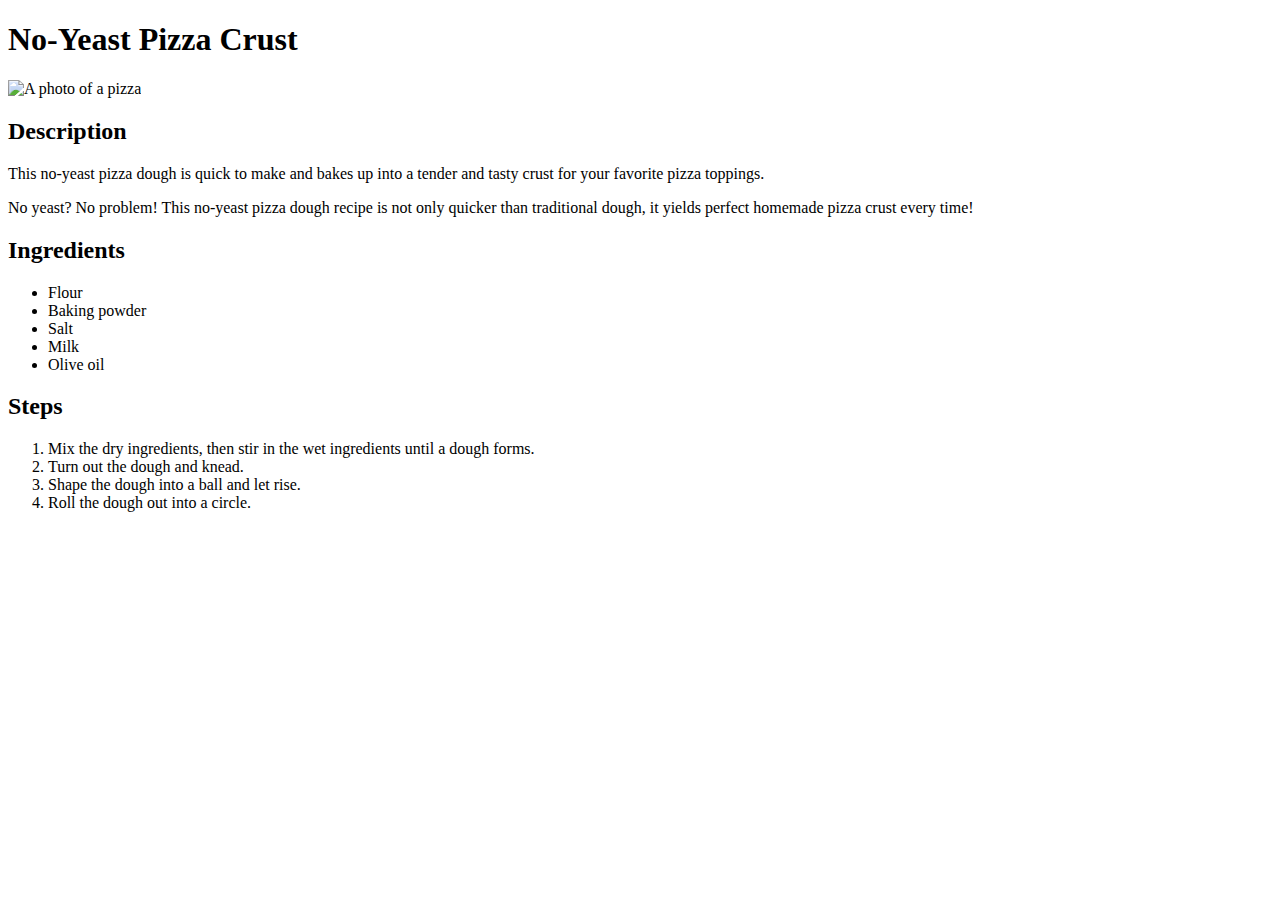
==== recipes/pizza.html @ c7806a69 "Add more pages for other recipes" ====
<!DOCTYPE html>
<html lang="en">
<head>
    <meta charset="UTF-8">
    <meta name="viewport" content="width=device-width, initial-scale=1.0">
    <title>No-Yeast Pizza Crust</title>
</head>
<body>
    <h1>No-Yeast Pizza Crust</h1>
   <img src="https://www.allrecipes.com/thmb/NxUeaOEDzD-O2OTm-7uaVvrJos4=/0x512/filters:no_upscale():max_bytes(150000):strip_icc():format(webp)/RM-244638-no-yeast-pizza-crust-ddmfs-3x4-1545-567c1292e77f467894830c7a92e0f2fe.jpg" alt="A photo of a pizza">
   
   <h2>Description</h2>
   <p>This no-yeast pizza dough is quick to make and bakes up into a tender and tasty crust for your favorite pizza toppings.</p>
   <p>No yeast? No problem! This no-yeast pizza dough recipe is not only quicker than traditional dough, it yields perfect homemade pizza crust every time!</p>

   <h2>Ingredients</h2>
   <ul>
       <li>Flour</li>
       <li>Baking powder</li>
       <li>Salt</li>
       <li>Milk</li>
       <li>Olive oil</li>
   </ul>

   <h2>Steps</h2>
   <ol>
    <li>Mix the dry ingredients, then stir in the wet ingredients until a dough forms.</li>
    <li>Turn out the dough and knead.</li>
    <li>Shape the dough into a ball and let rise.</li>
    <li>Roll the dough out into a circle. </li>
   </ol>
</body>
</html>
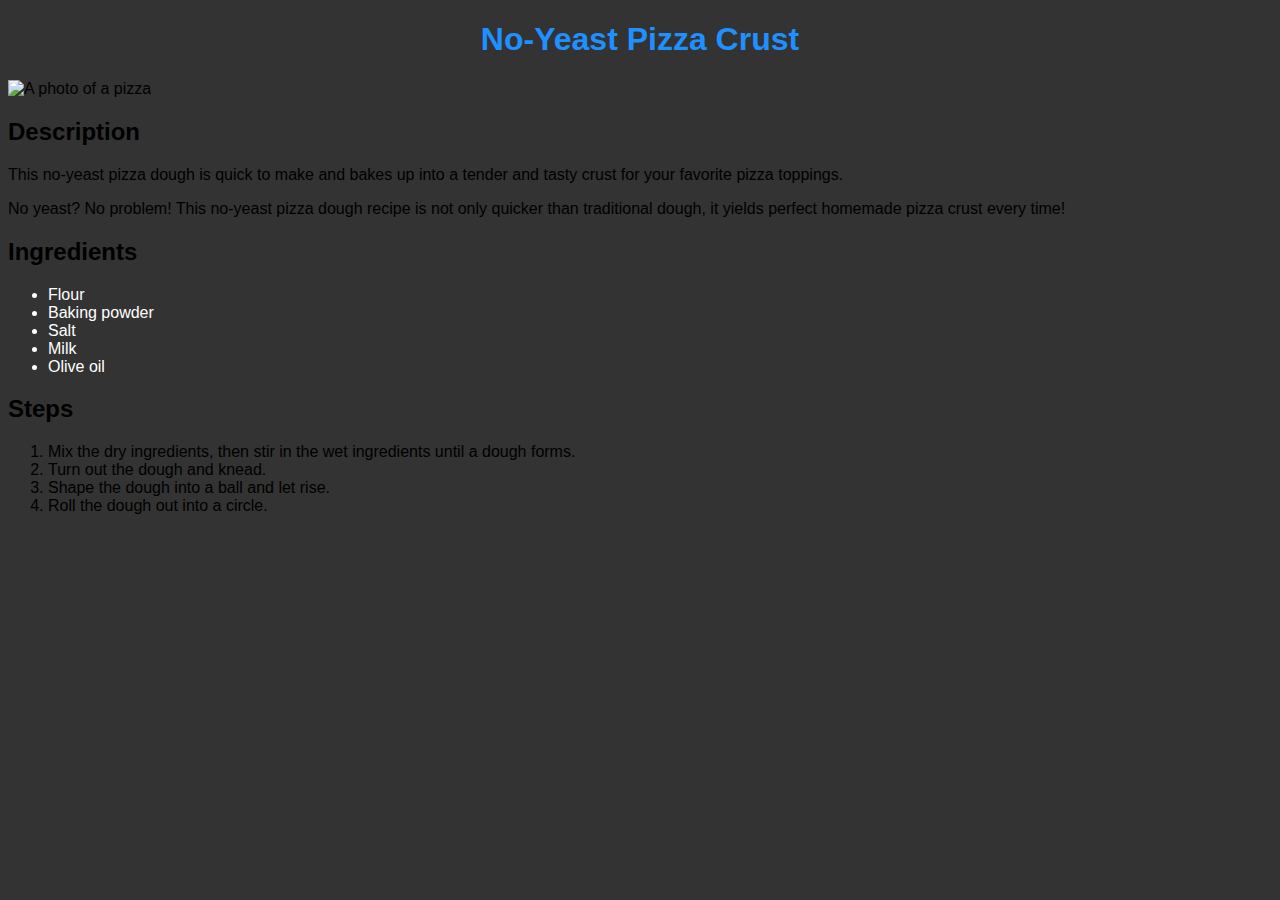
==== commit 27e64580: "Add basic CSS rules to index.html" ====
--- a/recipes/pizza.html
+++ b/recipes/pizza.html
@@ -4,6 +4,7 @@
     <meta charset="UTF-8">
     <meta name="viewport" content="width=device-width, initial-scale=1.0">
     <title>No-Yeast Pizza Crust</title>
+    <link rel="stylesheet" href="../style.css">
 </head>
 <body>
     <h1>No-Yeast Pizza Crust</h1>
--- a/style.css
+++ b/style.css
@@ -0,0 +1,18 @@
+body {
+    font-family: Arial, sans-serif;
+    background-color: #333;
+}
+
+h1 {
+    color: dodgerblue;
+    text-align: center;
+}
+
+ul li {
+    color: white;
+}
+
+ul a {
+    color: white;
+    font-size: 20px;
+}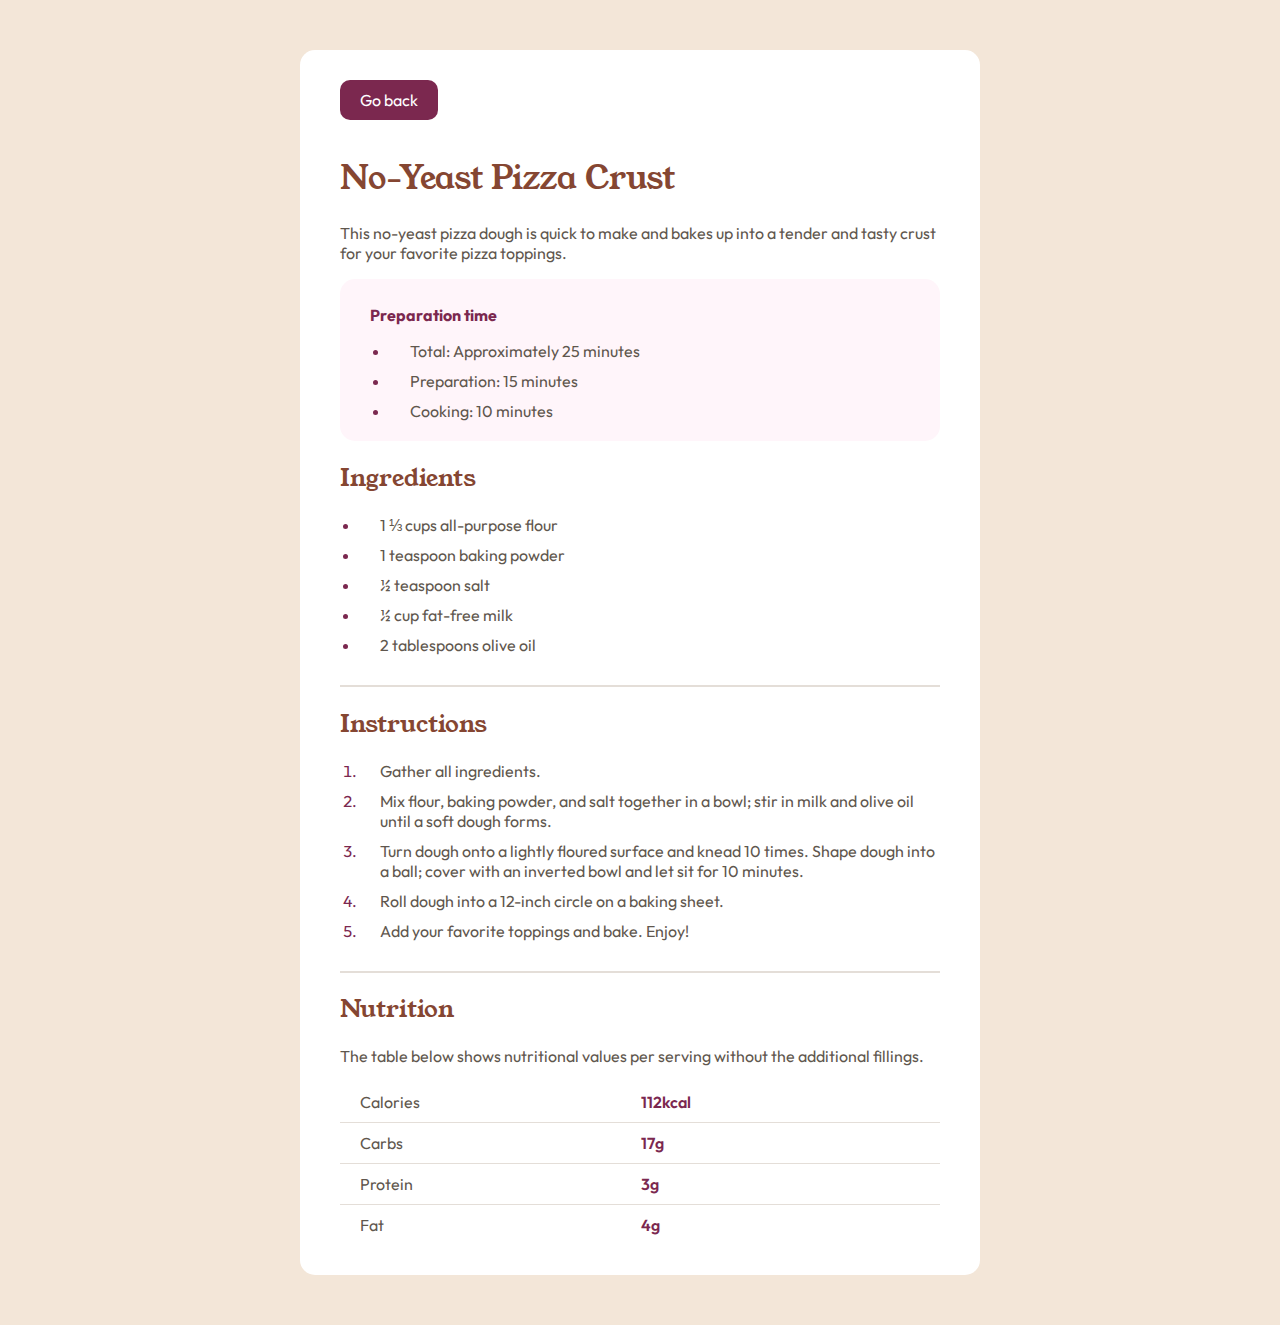
==== commit 58c30311: "Fix HTML structure and CSS layout" ====
--- a/recipes/pizza.html
+++ b/recipes/pizza.html
@@ -1,34 +1,96 @@
 <!DOCTYPE html>
 <html lang="en">
-<head>
-    <meta charset="UTF-8">
-    <meta name="viewport" content="width=device-width, initial-scale=1.0">
+  <head>
+    <meta charset="UTF-8" />
+    <meta name="viewport" content="width=device-width, initial-scale=1.0" />
     <title>No-Yeast Pizza Crust</title>
-    <link rel="stylesheet" href="../style.css">
-</head>
-<body>
-    <h1>No-Yeast Pizza Crust</h1>
-   <img src="https://www.allrecipes.com/thmb/NxUeaOEDzD-O2OTm-7uaVvrJos4=/0x512/filters:no_upscale():max_bytes(150000):strip_icc():format(webp)/RM-244638-no-yeast-pizza-crust-ddmfs-3x4-1545-567c1292e77f467894830c7a92e0f2fe.jpg" alt="A photo of a pizza">
-   
-   <h2>Description</h2>
-   <p>This no-yeast pizza dough is quick to make and bakes up into a tender and tasty crust for your favorite pizza toppings.</p>
-   <p>No yeast? No problem! This no-yeast pizza dough recipe is not only quicker than traditional dough, it yields perfect homemade pizza crust every time!</p>
+    <link
+      rel="icon"
+      type="image/png"
+      sizes="32x32"
+      href="./assets/images/favicon-32x32.png"
+    />
+    <link rel="stylesheet" href="../style.css" />
+  </head>
+  <body>
+    <div class="wrapper">
+      <a class="link return-link" href="../index.html">Go back</a>
 
-   <h2>Ingredients</h2>
-   <ul>
-       <li>Flour</li>
-       <li>Baking powder</li>
-       <li>Salt</li>
-       <li>Milk</li>
-       <li>Olive oil</li>
-   </ul>
+      <img
+        src="https://www.allrecipes.com/thmb/NxUeaOEDzD-O2OTm-7uaVvrJos4=/0x512/filters:no_upscale():max_bytes(150000):strip_icc():format(webp)/RM-244638-no-yeast-pizza-crust-ddmfs-3x4-1545-567c1292e77f467894830c7a92e0f2fe.jpg"
+        alt=""
+      />
+      <h1 class="heading">No-Yeast Pizza Crust</h1>
+      <p>
+        This no-yeast pizza dough is quick to make and bakes up into a tender
+        and tasty crust for your favorite pizza toppings.
+      </p>
 
-   <h2>Steps</h2>
-   <ol>
-    <li>Mix the dry ingredients, then stir in the wet ingredients until a dough forms.</li>
-    <li>Turn out the dough and knead.</li>
-    <li>Shape the dough into a ball and let rise.</li>
-    <li>Roll the dough out into a circle. </li>
-   </ol>
-</body>
-</html>+      <div class="preparation-box">
+        <p>Preparation time</p>
+        <ul class="indented-list">
+          <li><span>Total:</span> Approximately 25 minutes</li>
+          <li><span>Preparation:</span> 15 minutes</li>
+          <li><span>Cooking:</span> 10 minutes</li>
+        </ul>
+      </div>
+
+      <h2 class="heading">Ingredients</h2>
+
+      <ul class="indented-list">
+        <li>1 ⅓ cups all-purpose flour</li>
+        <li>1 teaspoon baking powder</li>
+        <li>½ teaspoon salt</li>
+        <li>½ cup fat-free milk</li>
+        <li>2 tablespoons olive oil</li>
+      </ul>
+
+      <hr />
+
+      <h2 class="heading">Instructions</h2>
+
+      <ol class="indented-list">
+        <li>Gather all ingredients.</li>
+        <li>
+          Mix flour, baking powder, and salt together in a bowl; stir in milk
+          and olive oil until a soft dough forms.
+        </li>
+        <li>
+          Turn dough onto a lightly floured surface and knead 10 times. Shape
+          dough into a ball; cover with an inverted bowl and let sit for 10
+          minutes.
+        </li>
+        <li>Roll dough into a 12-inch circle on a baking sheet.</li>
+        <li>Add your favorite toppings and bake. Enjoy!</li>
+      </ol>
+
+      <hr />
+
+      <h2 class="heading">Nutrition</h2>
+
+      <p>
+        The table below shows nutritional values per serving without the
+        additional fillings.
+      </p>
+
+      <table>
+        <tr>
+          <th>Calories</th>
+          <td>112kcal</td>
+        </tr>
+        <tr>
+          <th>Carbs</th>
+          <td>17g</td>
+        </tr>
+        <tr>
+          <th>Protein</th>
+          <td>3g</td>
+        </tr>
+        <tr>
+          <th>Fat</th>
+          <td>4g</td>
+        </tr>
+      </table>
+    </div>
+  </body>
+</html>
--- a/style.css
+++ b/style.css
@@ -1,18 +1,160 @@
-body {
-    font-family: Arial, sans-serif;
-    background-color: #333;
+@import url("https://fonts.googleapis.com/css2?family=Outfit:wght@100..900&family=Young+Serif&display=swap");
+
+html {
+  box-sizing: border-box;
 }
 
-h1 {
-    color: dodgerblue;
-    text-align: center;
+*,
+*::before,
+*::after {
+  box-sizing: inherit;
 }
 
-ul li {
-    color: white;
+ul,
+ol {
+  margin: 0;
+  padding: 0;
 }
 
-ul a {
-    color: white;
-    font-size: 20px;
-}+body {
+  background-color: hsl(30, 54%, 90%);
+  font-size: 16px;
+
+  font-family: "Outfit", sans-serif;
+  font-optical-sizing: auto;
+  font-weight: 400;
+  font-style: normal;
+
+  color: hsl(30, 10%, 34%);
+}
+
+img {
+  display: block;
+  max-width: 100%;
+  height: auto;
+  border-radius: 15px;
+}
+
+.wrapper {
+  max-width: 680px;
+  margin: 50px auto;
+  background-color: hsl(0, 0%, 100%);
+  padding: clamp(10px, 5%, 30px) clamp(15px, 5%, 40px);
+  border-radius: 15px;
+}
+
+.heading {
+  font-family: "Young Serif", serif;
+  font-weight: 400;
+  font-style: normal;
+  color: hsl(14, 45%, 36%);
+}
+
+.txt-center {
+  text-align: center;
+}
+
+.clr-black {
+  color: black;
+}
+
+.mt-0 {
+  margin-top: 0;
+}
+
+.recipes {
+  list-style: none;
+}
+
+.recipe-card {
+  margin-bottom: 40px;
+  position: relative;
+}
+
+.recipe-card:last-of-type {
+  margin-bottom: 10px;
+}
+
+.recipe-card img {
+  border-bottom-right-radius: 0px;
+}
+
+.link {
+  display: inline-block;
+  text-decoration: none;
+  padding: 10px 20px;
+  background: hsl(332, 51%, 32%);
+  color: white;
+  transition: all 0.2s ease;
+}
+
+.link:hover {
+  font-size: 18px;
+}
+
+.return-link {
+  margin-bottom: 15px;
+  border-radius: 10px;
+}
+
+.recipe-card .link {
+  position: absolute;
+  bottom: 0;
+  right: 0;
+  border-top-left-radius: 10px;
+}
+
+hr {
+  margin-top: 30px;
+  border: 0.2px solid hsl(30, 18%, 87%);
+}
+
+.preparation-box {
+  background-color: hsl(330, 100%, 98%);
+  padding: 10px 30px;
+  border-radius: 15px;
+}
+
+.preparation-box p {
+  color: hsl(332, 51%, 32%);
+  font-weight: 700;
+}
+
+.indented-list {
+  padding-left: 20px;
+}
+
+.indented-list li {
+  margin-bottom: 10px;
+  padding-left: 20px;
+}
+
+.indented-list li::marker {
+  color: hsl(332, 51%, 32%);
+}
+
+table {
+  width: 100%;
+  border-collapse: collapse;
+  text-align: left;
+}
+
+tr {
+  border-bottom: 1px solid hsl(30, 18%, 87%);
+}
+
+tr:last-of-type {
+  border: none;
+}
+
+th {
+  padding: 10px 20px;
+  font-weight: 400;
+  max-width: 50%;
+}
+
+td {
+  color: hsl(332, 51%, 32%);
+  font-weight: 600;
+  width: 50%;
+}
